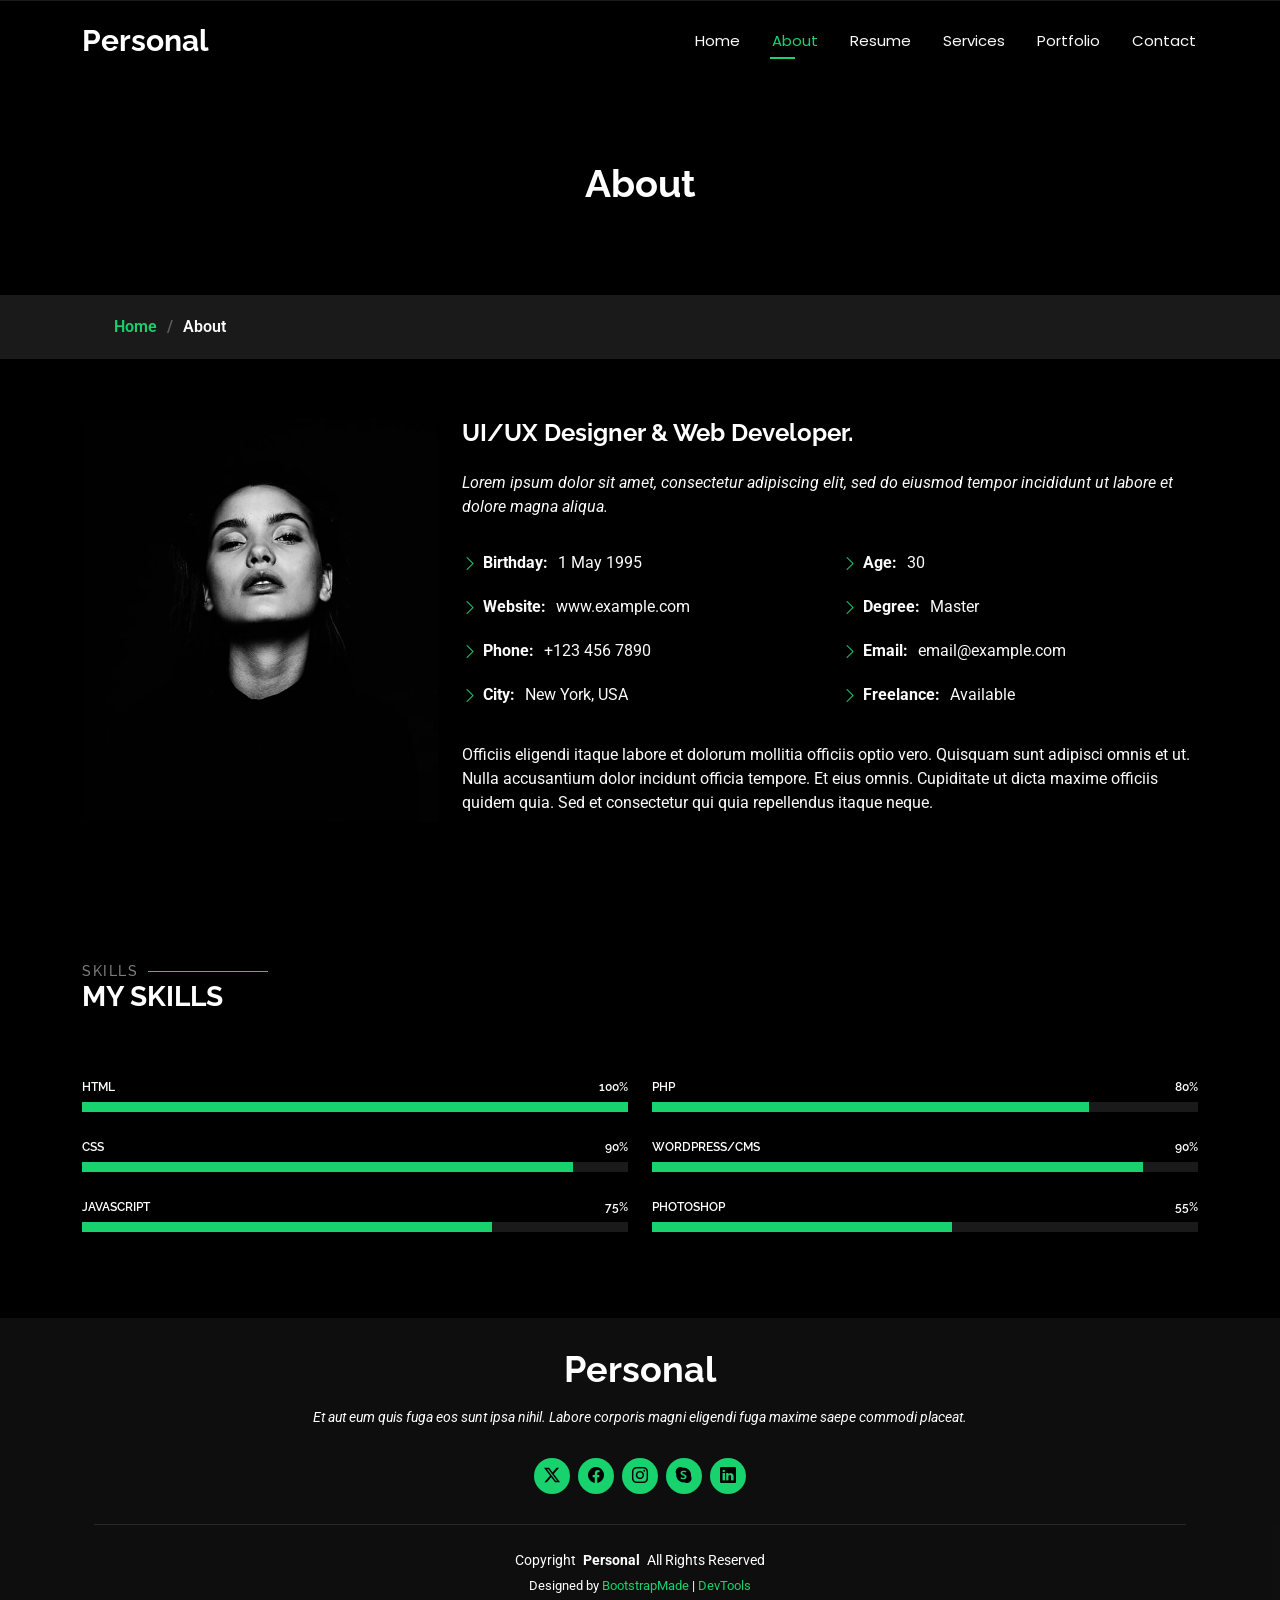
==== about.html @ 06c559d4 "template" ====
<!DOCTYPE html>
<html lang="en">

<head>
  <meta charset="utf-8">
  <meta content="width=device-width, initial-scale=1.0" name="viewport">
  <title>About - Personal Bootstrap Template</title>
  <meta name="description" content="">
  <meta name="keywords" content="">

  <!-- Favicons -->
  <link href="assets/img/favicon.png" rel="icon">
  <link href="assets/img/apple-touch-icon.png" rel="apple-touch-icon">

  <!-- Fonts -->
  <link href="https://fonts.googleapis.com" rel="preconnect">
  <link href="https://fonts.gstatic.com" rel="preconnect" crossorigin>
  <link href="https://fonts.googleapis.com/css2?family=Roboto:ital,wght@0,100;0,300;0,400;0,500;0,700;0,900;1,100;1,300;1,400;1,500;1,700;1,900&family=Poppins:ital,wght@0,100;0,200;0,300;0,400;0,500;0,600;0,700;0,800;0,900;1,100;1,200;1,300;1,400;1,500;1,600;1,700;1,800;1,900&family=Raleway:ital,wght@0,100;0,200;0,300;0,400;0,500;0,600;0,700;0,800;0,900;1,100;1,200;1,300;1,400;1,500;1,600;1,700;1,800;1,900&display=swap" rel="stylesheet">

  <!-- Vendor CSS Files -->
  <link href="assets/vendor/bootstrap/css/bootstrap.min.css" rel="stylesheet">
  <link href="assets/vendor/bootstrap-icons/bootstrap-icons.css" rel="stylesheet">
  <link href="assets/vendor/aos/aos.css" rel="stylesheet">
  <link href="assets/vendor/swiper/swiper-bundle.min.css" rel="stylesheet">
  <link href="assets/vendor/glightbox/css/glightbox.min.css" rel="stylesheet">

  <!-- Main CSS File -->
  <link href="assets/css/main.css" rel="stylesheet">

  <!-- =======================================================
  * Template Name: Personal
  * Template URL: https://bootstrapmade.com/personal-free-resume-bootstrap-template/
  * Updated: Mar 05 2025 with Bootstrap v5.3.3
  * Author: BootstrapMade.com
  * License: https://bootstrapmade.com/license/
  ======================================================== -->
</head>

<body class="about-page">

  <header id="header" class="header d-flex align-items-center fixed-top">
    <div class="container-fluid container-xl position-relative d-flex align-items-center justify-content-between">

      <a href="index.html" class="logo d-flex align-items-center">
        <!-- Uncomment the line below if you also wish to use an image logo -->
        <!-- <img src="assets/img/logo.webp" alt=""> -->
        <h1 class="sitename">Personal</h1>
      </a>

      <nav id="navmenu" class="navmenu">
        <ul>
          <li><a href="index.html">Home</a></li>
          <li><a href="about.html" class="active">About</a></li>
          <li><a href="resume.html">Resume</a></li>
          <li><a href="services.html">Services</a></li>
          <li><a href="portfolio.html">Portfolio</a></li>
          <li><a href="contact.html">Contact</a></li>
        </ul>
        <i class="mobile-nav-toggle d-xl-none bi bi-list"></i>
      </nav>

    </div>
  </header>

  <main class="main">

    <!-- Page Title -->
    <div class="page-title" data-aos="fade">
      <div class="heading">
        <div class="container">
          <div class="row d-flex justify-content-center text-center">
            <div class="col-lg-8">
              <h1>About</h1>
            </div>
          </div>
        </div>
      </div>
      <nav class="breadcrumbs">
        <div class="container">
          <ol>
            <li><a href="index.html">Home</a></li>
            <li class="current">About</li>
          </ol>
        </div>
      </nav>
    </div><!-- End Page Title -->

    <!-- About Section -->
    <section id="about" class="about section">

      <div class="container" data-aos="fade-up" data-aos-delay="100">

        <div class="row gy-4 justify-content-center">
          <div class="col-lg-4">
            <img src="assets/img/profile-img.jpg" class="img-fluid" alt="">
          </div>
          <div class="col-lg-8 content">
            <h2>UI/UX Designer &amp; Web Developer.</h2>
            <p class="fst-italic py-3">
              Lorem ipsum dolor sit amet, consectetur adipiscing elit, sed do eiusmod tempor incididunt ut labore et dolore
              magna aliqua.
            </p>
            <div class="row">
              <div class="col-lg-6">
                <ul>
                  <li><i class="bi bi-chevron-right"></i> <strong>Birthday:</strong> <span>1 May 1995</span></li>
                  <li><i class="bi bi-chevron-right"></i> <strong>Website:</strong> <span>www.example.com</span></li>
                  <li><i class="bi bi-chevron-right"></i> <strong>Phone:</strong> <span>+123 456 7890</span></li>
                  <li><i class="bi bi-chevron-right"></i> <strong>City:</strong> <span>New York, USA</span></li>
                </ul>
              </div>
              <div class="col-lg-6">
                <ul>
                  <li><i class="bi bi-chevron-right"></i> <strong>Age:</strong> <span>30</span></li>
                  <li><i class="bi bi-chevron-right"></i> <strong>Degree:</strong> <span>Master</span></li>
                  <li><i class="bi bi-chevron-right"></i> <strong>Email:</strong> <span>email@example.com</span></li>
                  <li><i class="bi bi-chevron-right"></i> <strong>Freelance:</strong> <span>Available</span></li>
                </ul>
              </div>
            </div>
            <p class="py-3">
              Officiis eligendi itaque labore et dolorum mollitia officiis optio vero. Quisquam sunt adipisci omnis et ut. Nulla accusantium dolor incidunt officia tempore. Et eius omnis.
              Cupiditate ut dicta maxime officiis quidem quia. Sed et consectetur qui quia repellendus itaque neque.
            </p>
          </div>
        </div>

      </div>

    </section><!-- /About Section -->

    <!-- Skills Section -->
    <section id="skills" class="skills section">

      <!-- Section Title -->
      <div class="container section-title" data-aos="fade-up">
        <h2>Skills</h2>
        <div><span>My</span> <span class="description-title">Skills</span></div>
      </div><!-- End Section Title -->

      <div class="container" data-aos="fade-up" data-aos-delay="100">

        <div class="row skills-content skills-animation">

          <div class="col-lg-6">

            <div class="progress">
              <span class="skill"><span>HTML</span> <i class="val">100%</i></span>
              <div class="progress-bar-wrap">
                <div class="progress-bar" role="progressbar" aria-valuenow="100" aria-valuemin="0" aria-valuemax="100"></div>
              </div>
            </div><!-- End Skills Item -->

            <div class="progress">
              <span class="skill"><span>CSS</span> <i class="val">90%</i></span>
              <div class="progress-bar-wrap">
                <div class="progress-bar" role="progressbar" aria-valuenow="90" aria-valuemin="0" aria-valuemax="100"></div>
              </div>
            </div><!-- End Skills Item -->

            <div class="progress">
              <span class="skill"><span>JavaScript</span> <i class="val">75%</i></span>
              <div class="progress-bar-wrap">
                <div class="progress-bar" role="progressbar" aria-valuenow="75" aria-valuemin="0" aria-valuemax="100"></div>
              </div>
            </div><!-- End Skills Item -->

          </div>

          <div class="col-lg-6">

            <div class="progress">
              <span class="skill"><span>PHP</span> <i class="val">80%</i></span>
              <div class="progress-bar-wrap">
                <div class="progress-bar" role="progressbar" aria-valuenow="80" aria-valuemin="0" aria-valuemax="100"></div>
              </div>
            </div><!-- End Skills Item -->

            <div class="progress">
              <span class="skill"><span>WordPress/CMS</span> <i class="val">90%</i></span>
              <div class="progress-bar-wrap">
                <div class="progress-bar" role="progressbar" aria-valuenow="90" aria-valuemin="0" aria-valuemax="100"></div>
              </div>
            </div><!-- End Skills Item -->

            <div class="progress">
              <span class="skill"><span>Photoshop</span> <i class="val">55%</i></span>
              <div class="progress-bar-wrap">
                <div class="progress-bar" role="progressbar" aria-valuenow="55" aria-valuemin="0" aria-valuemax="100"></div>
              </div>
            </div><!-- End Skills Item -->

          </div>

        </div>

      </div>

    </section><!-- /Skills Section -->

  </main>

  <footer id="footer" class="footer dark-background">
    <div class="container">
      <h3 class="sitename">Personal</h3>
      <p>Et aut eum quis fuga eos sunt ipsa nihil. Labore corporis magni eligendi fuga maxime saepe commodi placeat.</p>
      <div class="social-links d-flex justify-content-center">
        <a href=""><i class="bi bi-twitter-x"></i></a>
        <a href=""><i class="bi bi-facebook"></i></a>
        <a href=""><i class="bi bi-instagram"></i></a>
        <a href=""><i class="bi bi-skype"></i></a>
        <a href=""><i class="bi bi-linkedin"></i></a>
      </div>
      <div class="container">
        <div class="copyright">
          <span>Copyright</span> <strong class="px-1 sitename">Personal</strong> <span>All Rights Reserved</span>
        </div>
        <div class="credits">
          <!-- All the links in the footer should remain intact. -->
          <!-- You can delete the links only if you've purchased the pro version. -->
          <!-- Licensing information: https://bootstrapmade.com/license/ -->
          <!-- Purchase the pro version with working PHP/AJAX contact form: [buy-url] -->
          Designed by <a href="https://bootstrapmade.com/">BootstrapMade</a> | <a href="https://bootstrapmade.com/tools/">DevTools</a>
        </div>
      </div>
    </div>
  </footer>

  <!-- Scroll Top -->
  <a href="#" id="scroll-top" class="scroll-top d-flex align-items-center justify-content-center"><i class="bi bi-arrow-up-short"></i></a>

  <!-- Preloader -->
  <div id="preloader"></div>

  <!-- Vendor JS Files -->
  <script src="assets/vendor/bootstrap/js/bootstrap.bundle.min.js"></script>
  <script src="assets/vendor/php-email-form/validate.js"></script>
  <script src="assets/vendor/aos/aos.js"></script>
  <script src="assets/vendor/typed.js/typed.umd.js"></script>
  <script src="assets/vendor/purecounter/purecounter_vanilla.js"></script>
  <script src="assets/vendor/waypoints/noframework.waypoints.js"></script>
  <script src="assets/vendor/swiper/swiper-bundle.min.js"></script>
  <script src="assets/vendor/glightbox/js/glightbox.min.js"></script>
  <script src="assets/vendor/imagesloaded/imagesloaded.pkgd.min.js"></script>
  <script src="assets/vendor/isotope-layout/isotope.pkgd.min.js"></script>

  <!-- Main JS File -->
  <script src="assets/js/main.js"></script>

</body>

</html>
---- assets/css/main.css ----
/**
* Template Name: Personal
* Template URL: https://bootstrapmade.com/personal-free-resume-bootstrap-template/
* Updated: Mar 05 2025 with Bootstrap v5.3.3
* Author: BootstrapMade.com
* License: https://bootstrapmade.com/license/
*/

/*--------------------------------------------------------------
# Font & Color Variables
# Help: https://bootstrapmade.com/color-system/
--------------------------------------------------------------*/
/* Fonts */
:root {
  --default-font: "Roboto",  system-ui, -apple-system, "Segoe UI", Roboto, "Helvetica Neue", Arial, "Noto Sans", "Liberation Sans", sans-serif, "Apple Color Emoji", "Segoe UI Emoji", "Segoe UI Symbol", "Noto Color Emoji";
  --heading-font: "Raleway",  sans-serif;
  --nav-font: "Poppins",  sans-serif;
}

/* Global Colors - The following color variables are used throughout the website. Updating them here will change the color scheme of the entire website */
:root { 
  --background-color: #000000; /* Background color for the entire website, including individual sections */
  --default-color: #fafafa; /* Default color used for the majority of the text content across the entire website */
  --heading-color: #ffffff; /* Color for headings, subheadings and title throughout the website */
  --accent-color: #18d26e; /* Accent color that represents your brand on the website. It's used for buttons, links, and other elements that need to stand out */
  --surface-color: #1a1a1a; /* The surface color is used as a background of boxed elements within sections, such as cards, icon boxes, or other elements that require a visual separation from the global background. */
  --contrast-color: #000000; /* Contrast color for text, ensuring readability against backgrounds of accent, heading, or default colors. */
}

/* Nav Menu Colors - The following color variables are used specifically for the navigation menu. They are separate from the global colors to allow for more customization options */
:root {
  --nav-color: #fafafa;  /* The default color of the main navmenu links */
  --nav-hover-color: #18d26e; /* Applied to main navmenu links when they are hovered over or active */
  --nav-mobile-background-color: #1a1a1a; /* Used as the background color for mobile navigation menu */
  --nav-dropdown-background-color: #1a1a1a; /* Used as the background color for dropdown items that appear when hovering over primary navigation items */
  --nav-dropdown-color: #fafafa; /* Used for navigation links of the dropdown items in the navigation menu. */
  --nav-dropdown-hover-color: #18d26e; /* Similar to --nav-hover-color, this color is applied to dropdown navigation links when they are hovered over. */
}

/* Color Presets - These classes override global colors when applied to any section or element, providing reuse of the sam color scheme. */

.light-background {
  --background-color: #1a1a1a;
  --surface-color: #343434;
}

.dark-background {
  --background-color: rgba(15, 15, 15, 0.975);
  --default-color: #ffffff;
  --heading-color: #ffffff;
  --surface-color: #292929f9;
  --contrast-color: #000000;
}

/* Smooth scroll */
:root {
  scroll-behavior: smooth;
}

/*--------------------------------------------------------------
# General Styling & Shared Classes
--------------------------------------------------------------*/
body {
  color: var(--default-color);
  background-color: var(--background-color);
  font-family: var(--default-font);
}

a {
  color: var(--accent-color);
  text-decoration: none;
  transition: 0.3s;
}

a:hover {
  color: color-mix(in srgb, var(--accent-color), transparent 25%);
  text-decoration: none;
}

h1,
h2,
h3,
h4,
h5,
h6 {
  color: var(--heading-color);
  font-family: var(--heading-font);
}

/* PHP Email Form Messages
------------------------------*/
.php-email-form .error-message {
  display: none;
  background: #df1529;
  color: #ffffff;
  text-align: left;
  padding: 15px;
  margin-bottom: 24px;
  font-weight: 600;
}

.php-email-form .sent-message {
  display: none;
  color: #ffffff;
  background: #059652;
  text-align: center;
  padding: 15px;
  margin-bottom: 24px;
  font-weight: 600;
}

.php-email-form .loading {
  display: none;
  background: var(--surface-color);
  text-align: center;
  padding: 15px;
  margin-bottom: 24px;
}

.php-email-form .loading:before {
  content: "";
  display: inline-block;
  border-radius: 50%;
  width: 24px;
  height: 24px;
  margin: 0 10px -6px 0;
  border: 3px solid var(--accent-color);
  border-top-color: var(--surface-color);
  animation: php-email-form-loading 1s linear infinite;
}

@keyframes php-email-form-loading {
  0% {
    transform: rotate(0deg);
  }

  100% {
    transform: rotate(360deg);
  }
}

/*--------------------------------------------------------------
# Global Header
--------------------------------------------------------------*/
.header {
  --background-color: rgba(0, 0, 0, 0);
  color: var(--default-color);
  background-color: var(--background-color);
  padding: 15px 0;
  transition: all 0.5s;
  z-index: 997;
}

.header .logo {
  line-height: 1;
}

.header .logo img {
  max-height: 32px;
  margin-right: 8px;
}

.header .logo h1 {
  font-size: 30px;
  margin: 0;
  font-weight: 700;
  color: var(--heading-color);
}

.scrolled .header {
  box-shadow: 0px 0 18px rgba(0, 0, 0, 0.1);
}

/* Global Header on Scroll
------------------------------*/
.scrolled .header {
  --background-color: rgba(0, 0, 0, 0.8);
}

/*--------------------------------------------------------------
# Navigation Menu
--------------------------------------------------------------*/
/* Desktop Navigation */
@media (min-width: 1200px) {
  .navmenu {
    padding: 0;
  }

  .navmenu ul {
    margin: 0;
    padding: 0;
    display: flex;
    list-style: none;
    align-items: center;
  }

  .navmenu li {
    position: relative;
  }

  .navmenu>ul>li {
    white-space: nowrap;
    padding: 15px 14px;
  }

  .navmenu>ul>li:last-child {
    padding-right: 0;
  }

  .navmenu a,
  .navmenu a:focus {
    color: var(--nav-color);
    font-size: 15px;
    padding: 0 2px;
    font-family: var(--nav-font);
    font-weight: 400;
    display: flex;
    align-items: center;
    justify-content: space-between;
    white-space: nowrap;
    transition: 0.3s;
    position: relative;
  }

  .navmenu a i,
  .navmenu a:focus i {
    font-size: 12px;
    line-height: 0;
    margin-left: 5px;
    transition: 0.3s;
  }

  .navmenu>ul>li>a:before {
    content: "";
    position: absolute;
    height: 2px;
    bottom: -6px;
    left: 0;
    background-color: var(--nav-hover-color);
    visibility: hidden;
    width: 0px;
    transition: all 0.3s ease-in-out 0s;
  }

  .navmenu a:hover:before,
  .navmenu li:hover>a:before,
  .navmenu .active:before {
    visibility: visible;
    width: 25px;
  }

  .navmenu li:hover>a,
  .navmenu .active,
  .navmenu .active:focus {
    color: var(--nav-hover-color);
  }

  .navmenu .dropdown ul {
    margin: 0;
    padding: 10px 0;
    background: var(--nav-dropdown-background-color);
    display: block;
    position: absolute;
    visibility: hidden;
    left: 14px;
    top: 130%;
    opacity: 0;
    transition: 0.3s;
    border-radius: 4px;
    z-index: 99;
    box-shadow: 0px 0px 30px rgba(0, 0, 0, 0.1);
  }

  .navmenu .dropdown ul li {
    min-width: 200px;
  }

  .navmenu .dropdown ul a {
    padding: 10px 20px;
    font-size: 15px;
    text-transform: none;
    color: var(--nav-dropdown-color);
  }

  .navmenu .dropdown ul a i {
    font-size: 12px;
  }

  .navmenu .dropdown ul a:hover,
  .navmenu .dropdown ul .active:hover,
  .navmenu .dropdown ul li:hover>a {
    color: var(--nav-dropdown-hover-color);
  }

  .navmenu .dropdown:hover>ul {
    opacity: 1;
    top: 100%;
    visibility: visible;
  }

  .navmenu .dropdown .dropdown ul {
    top: 0;
    left: -90%;
    visibility: hidden;
  }

  .navmenu .dropdown .dropdown:hover>ul {
    opacity: 1;
    top: 0;
    left: -100%;
    visibility: visible;
  }
}

/* Mobile Navigation */
@media (max-width: 1199px) {
  .mobile-nav-toggle {
    color: var(--nav-color);
    font-size: 28px;
    line-height: 0;
    margin-right: 10px;
    cursor: pointer;
    transition: color 0.3s;
  }

  .navmenu {
    padding: 0;
    z-index: 9997;
  }

  .navmenu ul {
    display: none;
    list-style: none;
    position: absolute;
    inset: 60px 20px 20px 20px;
    padding: 10px 0;
    margin: 0;
    border-radius: 6px;
    background-color: var(--nav-mobile-background-color);
    border: 1px solid color-mix(in srgb, var(--default-color), transparent 90%);
    box-shadow: none;
    overflow-y: auto;
    transition: 0.3s;
    z-index: 9998;
  }

  .navmenu a,
  .navmenu a:focus {
    color: var(--nav-dropdown-color);
    padding: 10px 20px;
    font-family: var(--nav-font);
    font-size: 17px;
    font-weight: 500;
    display: flex;
    align-items: center;
    justify-content: space-between;
    white-space: nowrap;
    transition: 0.3s;
  }

  .navmenu a i,
  .navmenu a:focus i {
    font-size: 12px;
    line-height: 0;
    margin-left: 5px;
    width: 30px;
    height: 30px;
    display: flex;
    align-items: center;
    justify-content: center;
    border-radius: 50%;
    transition: 0.3s;
    background-color: color-mix(in srgb, var(--accent-color), transparent 90%);
  }

  .navmenu a i:hover,
  .navmenu a:focus i:hover {
    background-color: var(--accent-color);
    color: var(--contrast-color);
  }

  .navmenu a:hover,
  .navmenu .active,
  .navmenu .active:focus {
    color: var(--nav-dropdown-hover-color);
  }

  .navmenu .active i,
  .navmenu .active:focus i {
    background-color: var(--accent-color);
    color: var(--contrast-color);
    transform: rotate(180deg);
  }

  .navmenu .dropdown ul {
    position: static;
    display: none;
    z-index: 99;
    padding: 10px 0;
    margin: 10px 20px;
    background-color: var(--nav-dropdown-background-color);
    transition: all 0.5s ease-in-out;
  }

  .navmenu .dropdown ul ul {
    background-color: rgba(33, 37, 41, 0.1);
  }

  .navmenu .dropdown>.dropdown-active {
    display: block;
    background-color: rgba(33, 37, 41, 0.03);
  }

  .mobile-nav-active {
    overflow: hidden;
  }

  .mobile-nav-active .mobile-nav-toggle {
    color: #fff;
    position: absolute;
    font-size: 32px;
    top: 15px;
    right: 15px;
    margin-right: 0;
    z-index: 9999;
  }

  .mobile-nav-active .navmenu {
    position: fixed;
    overflow: hidden;
    inset: 0;
    background: rgba(33, 37, 41, 0.8);
    transition: 0.3s;
  }

  .mobile-nav-active .navmenu>ul {
    display: block;
  }
}

/*--------------------------------------------------------------
# Global Footer
--------------------------------------------------------------*/
.footer {
  color: var(--default-color);
  background-color: var(--background-color);
  font-size: 14px;
  text-align: center;
  padding: 30px 0;
  position: relative;
}

.footer h3 {
  font-size: 36px;
  font-weight: 700;
  position: relative;
  padding: 0;
  margin: 0 0 15px 0;
}

.footer p {
  font-size: 15;
  font-style: italic;
  padding: 0;
  margin: 0 0 30px 0;
}

.footer .social-links {
  margin: 0 0 30px 0;
}

.footer .social-links a {
  font-size: 16px;
  display: flex;
  align-items: center;
  justify-content: center;
  background: var(--accent-color);
  color: var(--contrast-color);
  line-height: 1;
  margin: 0 4px;
  border-radius: 50%;
  text-align: center;
  width: 36px;
  height: 36px;
  transition: 0.3s;
}

.footer .social-links a:hover {
  background: color-mix(in srgb, var(--accent-color), transparent 20%);
  text-decoration: none;
}

.footer .copyright {
  padding-top: 25px;
  border-top: 1px solid color-mix(in srgb, var(--default-color), transparent 90%);
}

.footer .credits {
  font-size: 13px;
  padding-top: 5px;
}

/*--------------------------------------------------------------
# Preloader
--------------------------------------------------------------*/
#preloader {
  position: fixed;
  inset: 0;
  z-index: 999999;
  overflow: hidden;
  background: var(--background-color);
  transition: all 0.6s ease-out;
}

#preloader:before {
  content: "";
  position: fixed;
  top: calc(50% - 30px);
  left: calc(50% - 30px);
  border: 6px solid #ffffff;
  border-color: var(--accent-color) transparent var(--accent-color) transparent;
  border-radius: 50%;
  width: 60px;
  height: 60px;
  animation: animate-preloader 1.5s linear infinite;
}

@keyframes animate-preloader {
  0% {
    transform: rotate(0deg);
  }

  100% {
    transform: rotate(360deg);
  }
}

/*--------------------------------------------------------------
# Scroll Top Button
--------------------------------------------------------------*/
.scroll-top {
  position: fixed;
  visibility: hidden;
  opacity: 0;
  right: 15px;
  bottom: -15px;
  z-index: 99999;
  background-color: var(--accent-color);
  width: 44px;
  height: 44px;
  border-radius: 50px;
  transition: all 0.4s;
}

.scroll-top i {
  font-size: 24px;
  color: var(--contrast-color);
  line-height: 0;
}

.scroll-top:hover {
  background-color: color-mix(in srgb, var(--accent-color), transparent 20%);
  color: var(--contrast-color);
}

.scroll-top.active {
  visibility: visible;
  opacity: 1;
  bottom: 15px;
}

/*--------------------------------------------------------------
# Disable aos animation delay on mobile devices
--------------------------------------------------------------*/
@media screen and (max-width: 768px) {
  [data-aos-delay] {
    transition-delay: 0 !important;
  }
}

/*--------------------------------------------------------------
# Global Page Titles & Breadcrumbs
--------------------------------------------------------------*/
.page-title {
  color: var(--default-color);
  background-color: var(--background-color);
  position: relative;
}

.page-title .heading {
  padding: 160px 0 80px 0;
  border-top: 1px solid color-mix(in srgb, var(--default-color), transparent 90%);
}

.page-title .heading h1 {
  font-size: 38px;
  font-weight: 700;
}

.page-title nav {
  background-color: color-mix(in srgb, var(--default-color), transparent 90%);
  padding: 20px 0;
}

.page-title nav ol {
  display: flex;
  flex-wrap: wrap;
  list-style: none;
  margin: 0;
  font-size: 16px;
  font-weight: 600;
}

.page-title nav ol li+li {
  padding-left: 10px;
}

.page-title nav ol li+li::before {
  content: "/";
  display: inline-block;
  padding-right: 10px;
  color: color-mix(in srgb, var(--default-color), transparent 70%);
}

/*--------------------------------------------------------------
# Global Sections
--------------------------------------------------------------*/
section,
.section {
  color: var(--default-color);
  background-color: var(--background-color);
  padding: 60px 0;
  scroll-margin-top: 100px;
  overflow: clip;
}

@media (max-width: 1199px) {

  section,
  .section {
    scroll-margin-top: 66px;
  }
}

/*--------------------------------------------------------------
# Global Section Titles
--------------------------------------------------------------*/
.section-title {
  padding-bottom: 60px;
  position: relative;
}

.section-title h2 {
  font-size: 14px;
  font-weight: 500;
  padding: 0;
  line-height: 1px;
  margin: 0;
  letter-spacing: 1.5px;
  text-transform: uppercase;
  color: color-mix(in srgb, var(--default-color), transparent 50%);
  position: relative;
}

.section-title h2::after {
  content: "";
  width: 120px;
  height: 1px;
  display: inline-block;
  background: var(--accent-color);
  margin: 4px 10px;
}

.section-title div {
  color: var(--heading-color);
  margin: 0;
  margin: 0;
  font-size: 28px;
  font-weight: 700;
  text-transform: uppercase;
  font-family: var(--heading-font);
}

/*--------------------------------------------------------------
# Hero Section
--------------------------------------------------------------*/
.hero {
  width: 100%;
  min-height: 100vh;
  position: relative;
  padding: 80px 0;
  display: flex;
  align-items: center;
  justify-content: center;
}

.hero img {
  position: absolute;
  inset: 0;
  display: block;
  width: 100%;
  height: 100%;
  object-fit: cover;
  z-index: 1;
}

.hero .container {
  position: relative;
  z-index: 3;
}

.hero h2 {
  margin: 0;
  font-size: 64px;
  font-weight: 700;
}

.hero p {
  margin: 5px 0 0 0;
  font-size: 26px;
}

.hero p span {
  letter-spacing: 1px;
  border-bottom: 2px solid var(--accent-color);
}

.hero .social-links {
  margin-top: 25px;
}

.hero .social-links a {
  background-color: color-mix(in srgb, var(--default-color), transparent 90%);
  color: var(--default-color);
  font-size: 14px;
  width: 40px;
  height: 40px;
  border-radius: 50px;
  display: inline-flex;
  align-items: center;
  justify-content: center;
  margin-right: 20px;
  transition: 0.3s;
}

.hero .social-links a:hover {
  background-color: var(--accent-color);
}

@media (max-width: 768px) {
  .hero h2 {
    font-size: 32px;
  }

  .hero p {
    font-size: 20px;
  }
}

/*--------------------------------------------------------------
# About Section
--------------------------------------------------------------*/
.about .content h2 {
  font-weight: 700;
  font-size: 24px;
}

.about .content ul {
  list-style: none;
  padding: 0;
}

.about .content ul li {
  margin-bottom: 20px;
  display: flex;
  align-items: center;
}

.about .content ul strong {
  margin-right: 10px;
}

.about .content ul i {
  font-size: 16px;
  margin-right: 5px;
  color: var(--accent-color);
  line-height: 0;
}

/*--------------------------------------------------------------
# Stats Section
--------------------------------------------------------------*/
.stats i {
  background-color: var(--surface-color);
  color: var(--accent-color);
  box-shadow: 0px 2px 25px rgba(0, 0, 0, 0.1);
  width: 54px;
  height: 54px;
  font-size: 24px;
  border-radius: 50px;
  border: 2px solid var(--background-color);
  display: inline-flex;
  align-items: center;
  justify-content: center;
  position: relative;
  z-index: 1;
}

.stats .stats-item {
  background-color: var(--surface-color);
  margin-top: -27px;
  padding: 30px 30px 25px 30px;
  width: 100%;
  position: relative;
  text-align: center;
  box-shadow: 0px 2px 35px rgba(0, 0, 0, 0.1);
  border-radius: 4px;
  z-index: 0;
}

.stats .stats-item span {
  font-size: 36px;
  display: block;
  font-weight: 700;
  color: color-mix(in srgb, var(--default-color), transparent 20%);
}

.stats .stats-item p {
  padding: 0;
  margin: 0;
  font-family: var(--heading-font);
  font-size: 16px;
}

/*--------------------------------------------------------------
# Skills Section
--------------------------------------------------------------*/
.skills .progress {
  height: 60px;
  display: block;
  background: none;
  border-radius: 0;
}

.skills .progress .skill {
  color: var(--heading-color);
  padding: 0;
  margin: 0 0 6px 0;
  text-transform: uppercase;
  display: block;
  font-weight: 600;
  font-family: var(--heading-font);
}

.skills .progress .skill .val {
  float: right;
  font-style: normal;
}

.skills .progress-bar-wrap {
  background: color-mix(in srgb, var(--default-color), transparent 90%);
  height: 10px;
}

.skills .progress-bar {
  width: 1px;
  height: 10px;
  transition: 0.9s;
  background-color: var(--accent-color);
}

/*--------------------------------------------------------------
# Interests Section
--------------------------------------------------------------*/
.interests .features-item {
  background-color: var(--surface-color);
  display: flex;
  align-items: center;
  padding: 20px;
  transition: 0.3s;
  border: 1px solid color-mix(in srgb, var(--default-color), transparent 90%);
  position: relative;
}

.interests .features-item i {
  font-size: 32px;
  padding-right: 10px;
  line-height: 0;
}

.interests .features-item h3 {
  font-weight: 700;
  margin: 0;
  padding: 0;
  line-height: 1;
  font-size: 16px;
}

.interests .features-item h3 a {
  color: var(--heading-color);
  transition: 0.3s;
}

.interests .features-item:hover {
  border-color: var(--accent-color);
}

.interests .features-item:hover h3 a {
  color: var(--accent-color);
}

/*--------------------------------------------------------------
# Testimonials Section
--------------------------------------------------------------*/
.testimonials .testimonials-carousel,
.testimonials .testimonials-slider {
  overflow: hidden;
}

.testimonials .testimonial-item {
  box-sizing: content-box;
  min-height: 320px;
}

.testimonials .testimonial-item .testimonial-img {
  width: 90px;
  border-radius: 50%;
  margin: -40px 0 0 40px;
  position: relative;
  z-index: 2;
  border: 6px solid var(--background-color);
}

.testimonials .testimonial-item h3 {
  font-size: 18px;
  font-weight: bold;
  margin: 10px 0 5px 45px;
}

.testimonials .testimonial-item h4 {
  font-size: 14px;
  color: color-mix(in srgb, var(--default-color), transparent 20%);
  margin: 0 0 0 45px;
}

.testimonials .testimonial-item .quote-icon-left,
.testimonials .testimonial-item .quote-icon-right {
  color: color-mix(in srgb, var(--accent-color), transparent 50%);
  font-size: 26px;
  line-height: 0;
}

.testimonials .testimonial-item .quote-icon-left {
  display: inline-block;
  left: -5px;
  position: relative;
}

.testimonials .testimonial-item .quote-icon-right {
  display: inline-block;
  right: -5px;
  position: relative;
  top: 10px;
  transform: scale(-1, -1);
}

.testimonials .testimonial-item p {
  font-style: italic;
  margin: 0 15px 0 15px;
  padding: 20px 20px 60px 20px;
  background: var(--surface-color);
  border-radius: 6px;
  position: relative;
  z-index: 1;
}

.testimonials .swiper-wrapper {
  height: auto;
}

.testimonials .swiper-pagination {
  margin-top: 20px;
  position: relative;
}

.testimonials .swiper-pagination .swiper-pagination-bullet {
  width: 12px;
  height: 12px;
  background-color: var(--background-color);
  opacity: 1;
  border: 1px solid var(--accent-color);
}

.testimonials .swiper-pagination .swiper-pagination-bullet-active {
  background-color: var(--accent-color);
}

/*--------------------------------------------------------------
# Resume Section
--------------------------------------------------------------*/
.resume .resume-title {
  color: var(--heading-color);
  font-size: 26px;
  font-weight: 700;
  margin-top: 20px;
  margin-bottom: 20px;
}

.resume .resume-item {
  padding: 0 0 20px 20px;
  margin-top: -2px;
  border-left: 2px solid var(--accent-color);
  position: relative;
}

.resume .resume-item h4 {
  line-height: 18px;
  font-size: 18px;
  font-weight: 600;
  text-transform: uppercase;
  color: color-mix(in srgb, var(--default-color), transparent 20%);
  margin-bottom: 10px;
}

.resume .resume-item h5 {
  font-size: 16px;
  padding: 5px 15px;
  display: inline-block;
  font-weight: 600;
  margin-bottom: 10px;
}

.resume .resume-item ul {
  padding-left: 20px;
}

.resume .resume-item ul li {
  padding-bottom: 10px;
}

.resume .resume-item:last-child {
  padding-bottom: 0;
}

.resume .resume-item::before {
  content: "";
  position: absolute;
  width: 16px;
  height: 16px;
  border-radius: 50px;
  left: -9px;
  top: 0;
  background: var(--background-color);
  border: 2px solid var(--accent-color);
}

/*--------------------------------------------------------------
# Services Section
--------------------------------------------------------------*/
.services .service-item {
  background-color: var(--surface-color);
  text-align: center;
  padding: 80px 20px;
  transition: all ease-in-out 0.3s;
  height: 100%;
}

.services .service-item .icon {
  margin: 0 auto;
  width: 64px;
  height: 64px;
  background: var(--accent-color);
  border-radius: 4px;
  display: flex;
  align-items: center;
  justify-content: center;
  margin-bottom: 20px;
  transition: 0.3s;
  transform-style: preserve-3d;
}

.services .service-item .icon i {
  color: var(--contrast-color);
  font-size: 28px;
  transition: ease-in-out 0.3s;
}

.services .service-item .icon::before {
  position: absolute;
  content: "";
  left: -8px;
  top: -8px;
  height: 100%;
  width: 100%;
  background: color-mix(in srgb, var(--accent-color), transparent 80%);
  border-radius: 5px;
  transition: all 0.3s ease-out 0s;
  transform: translateZ(-1px);
}

.services .service-item h3 {
  font-weight: 700;
  margin: 10px 0 15px 0;
  font-size: 22px;
}

.services .service-item p {
  line-height: 24px;
  font-size: 14px;
  margin-bottom: 0;
}

.services .service-item:hover {
  background: var(--accent-color);
  border-color: var(--accent-color);
}

.services .service-item:hover .icon {
  background: var(--surface-color);
}

.services .service-item:hover .icon i {
  color: var(--accent-color);
}

.services .service-item:hover .icon::before {
  background: color-mix(in srgb, var(--background-color), transparent 70%);
}

.services .service-item:hover h3,
.services .service-item:hover p {
  color: var(--contrast-color);
}

/*--------------------------------------------------------------
# Service Details Section
--------------------------------------------------------------*/
.service-details .services-list {
  background-color: var(--surface-color);
  padding: 10px 30px;
  border: 1px solid color-mix(in srgb, var(--default-color), transparent 90%);
  margin-bottom: 20px;
}

.service-details .services-list a {
  display: block;
  line-height: 1;
  padding: 8px 0 8px 15px;
  border-left: 3px solid color-mix(in srgb, var(--default-color), transparent 70%);
  margin: 20px 0;
  color: color-mix(in srgb, var(--default-color), transparent 20%);
  transition: 0.3s;
}

.service-details .services-list a.active {
  color: var(--heading-color);
  font-weight: 700;
  border-color: var(--accent-color);
}

.service-details .services-list a:hover {
  border-color: var(--accent-color);
}

.service-details .services-img {
  margin-bottom: 20px;
}

.service-details h3 {
  font-size: 26px;
  font-weight: 700;
}

.service-details h4 {
  font-size: 20px;
  font-weight: 700;
}

.service-details p {
  font-size: 15px;
}

.service-details ul {
  list-style: none;
  padding: 0;
  font-size: 15px;
}

.service-details ul li {
  padding: 5px 0;
  display: flex;
  align-items: center;
}

.service-details ul i {
  font-size: 20px;
  margin-right: 8px;
  color: var(--accent-color);
}

/*--------------------------------------------------------------
# Portfolio Section
--------------------------------------------------------------*/
.portfolio .portfolio-filters {
  padding: 0;
  margin: 0 auto 20px auto;
  list-style: none;
  text-align: center;
}

.portfolio .portfolio-filters li {
  cursor: pointer;
  display: inline-block;
  padding: 0;
  font-size: 18px;
  font-weight: 500;
  margin: 0 10px;
  line-height: 1;
  margin-bottom: 5px;
  transition: all 0.3s ease-in-out;
}

.portfolio .portfolio-filters li:hover,
.portfolio .portfolio-filters li.filter-active {
  color: var(--accent-color);
}

.portfolio .portfolio-filters li:first-child {
  margin-left: 0;
}

.portfolio .portfolio-filters li:last-child {
  margin-right: 0;
}

@media (max-width: 575px) {
  .portfolio .portfolio-filters li {
    font-size: 14px;
    margin: 0 5px;
  }
}

.portfolio .portfolio-content {
  position: relative;
  overflow: hidden;
}

.portfolio .portfolio-content img {
  transition: 0.3s;
}

.portfolio .portfolio-content .portfolio-info {
  opacity: 0;
  position: absolute;
  inset: 0;
  z-index: 3;
  transition: all ease-in-out 0.3s;
  background: rgba(0, 0, 0, 0.6);
  padding: 15px;
}

.portfolio .portfolio-content .portfolio-info h4 {
  font-size: 14px;
  padding: 5px 10px;
  font-weight: 400;
  color: #ffffff;
  display: inline-block;
  background-color: var(--accent-color);
}

.portfolio .portfolio-content .portfolio-info p {
  position: absolute;
  bottom: 10px;
  text-align: center;
  display: inline-block;
  left: 0;
  right: 0;
  font-size: 16px;
  font-weight: 600;
  color: rgba(255, 255, 255, 0.8);
}

.portfolio .portfolio-content .portfolio-info .preview-link,
.portfolio .portfolio-content .portfolio-info .details-link {
  position: absolute;
  left: calc(50% - 40px);
  font-size: 26px;
  top: calc(50% - 14px);
  color: #fff;
  transition: 0.3s;
  line-height: 1.2;
}

.portfolio .portfolio-content .portfolio-info .preview-link:hover,
.portfolio .portfolio-content .portfolio-info .details-link:hover {
  color: var(--accent-color);
}

.portfolio .portfolio-content .portfolio-info .details-link {
  left: 50%;
  font-size: 34px;
  line-height: 0;
}

.portfolio .portfolio-content:hover .portfolio-info {
  opacity: 1;
}

.portfolio .portfolio-content:hover img {
  transform: scale(1.1);
}

/*--------------------------------------------------------------
# Portfolio Details Section
--------------------------------------------------------------*/
.portfolio-details .portfolio-details-slider img {
  width: 100%;
}

.portfolio-details .portfolio-details-slider .swiper-pagination {
  margin-top: 20px;
  position: relative;
}

.portfolio-details .portfolio-details-slider .swiper-pagination .swiper-pagination-bullet {
  width: 12px;
  height: 12px;
  background-color: color-mix(in srgb, var(--default-color), transparent 85%);
  opacity: 1;
}

.portfolio-details .portfolio-details-slider .swiper-pagination .swiper-pagination-bullet-active {
  background-color: var(--accent-color);
}

.portfolio-details .portfolio-info {
  background-color: var(--surface-color);
  padding: 30px;
  box-shadow: 0px 0 30px rgba(0, 0, 0, 0.1);
}

.portfolio-details .portfolio-info h3 {
  font-size: 22px;
  font-weight: 700;
  margin-bottom: 20px;
  padding-bottom: 20px;
  border-bottom: 1px solid color-mix(in srgb, var(--default-color), transparent 85%);
}

.portfolio-details .portfolio-info ul {
  list-style: none;
  padding: 0;
  font-size: 15px;
}

.portfolio-details .portfolio-info ul li+li {
  margin-top: 10px;
}

.portfolio-details .portfolio-description {
  padding-top: 30px;
}

.portfolio-details .portfolio-description h2 {
  font-size: 26px;
  font-weight: 700;
  margin-bottom: 20px;
}

.portfolio-details .portfolio-description p {
  padding: 0;
  color: color-mix(in srgb, var(--default-color), transparent 30%);
}

/*--------------------------------------------------------------
# Starter Section Section
--------------------------------------------------------------*/
.starter-section {
  /* Add your styles here */
}

/*--------------------------------------------------------------
# Contact Section
--------------------------------------------------------------*/
.contact .info-item {
  box-shadow: 0px 0px 20px rgba(0, 0, 0, 0.1);
  padding: 20px 30px;
}

.contact .info-item .icon {
  color: var(--contrast-color);
  background-color: var(--accent-color);
  width: 56px;
  height: 56px;
  font-size: 24px;
  display: flex;
  justify-content: center;
  align-items: center;
  transition: all 0.3s ease-in-out;
  border-radius: 50%;
  margin-right: 15px;
}

.contact .info-item h3 {
  font-size: 18px;
  font-weight: 700;
  margin: 0 0 2px 0;
}

.contact .info-item p {
  padding: 0;
  margin-bottom: 0;
  font-size: 14px;
}

.contact .info-item .social-links a {
  font-size: 24px;
  display: inline-block;
  line-height: 1;
  margin: 4px 6px 0 0;
  transition: 0.3s;
  color: color-mix(in srgb, var(--default-color), transparent 50%);
}

.contact .info-item .social-links a:hover {
  color: var(--accent-color);
}

.contact .php-email-form {
  box-shadow: 0px 0px 20px rgba(0, 0, 0, 0.1);
  padding: 30px;
  margin-top: 30px;
}

@media (max-width: 575px) {
  .contact .php-email-form {
    padding: 20px;
  }
}

.contact .php-email-form input[type=text],
.contact .php-email-form input[type=email],
.contact .php-email-form textarea {
  color: var(--default-color);
  background-color: color-mix(in srgb, var(--background-color), transparent 50%);
  border-color: color-mix(in srgb, var(--default-color), transparent 80%);
  font-size: 14px;
  padding: 10px 15px;
  box-shadow: none;
  border-radius: 0;
}

.contact .php-email-form input[type=text]:focus,
.contact .php-email-form input[type=email]:focus,
.contact .php-email-form textarea:focus {
  border-color: var(--accent-color);
}

.contact .php-email-form input[type=text]::placeholder,
.contact .php-email-form input[type=email]::placeholder,
.contact .php-email-form textarea::placeholder {
  color: color-mix(in srgb, var(--default-color), transparent 70%);
}

.contact .php-email-form button[type=submit] {
  color: var(--contrast-color);
  background: var(--accent-color);
  border: 0;
  padding: 10px 30px;
  transition: 0.4s;
  border-radius: 50px;
}

.contact .php-email-form button[type=submit]:hover {
  background: color-mix(in srgb, var(--accent-color), transparent 20%);
}
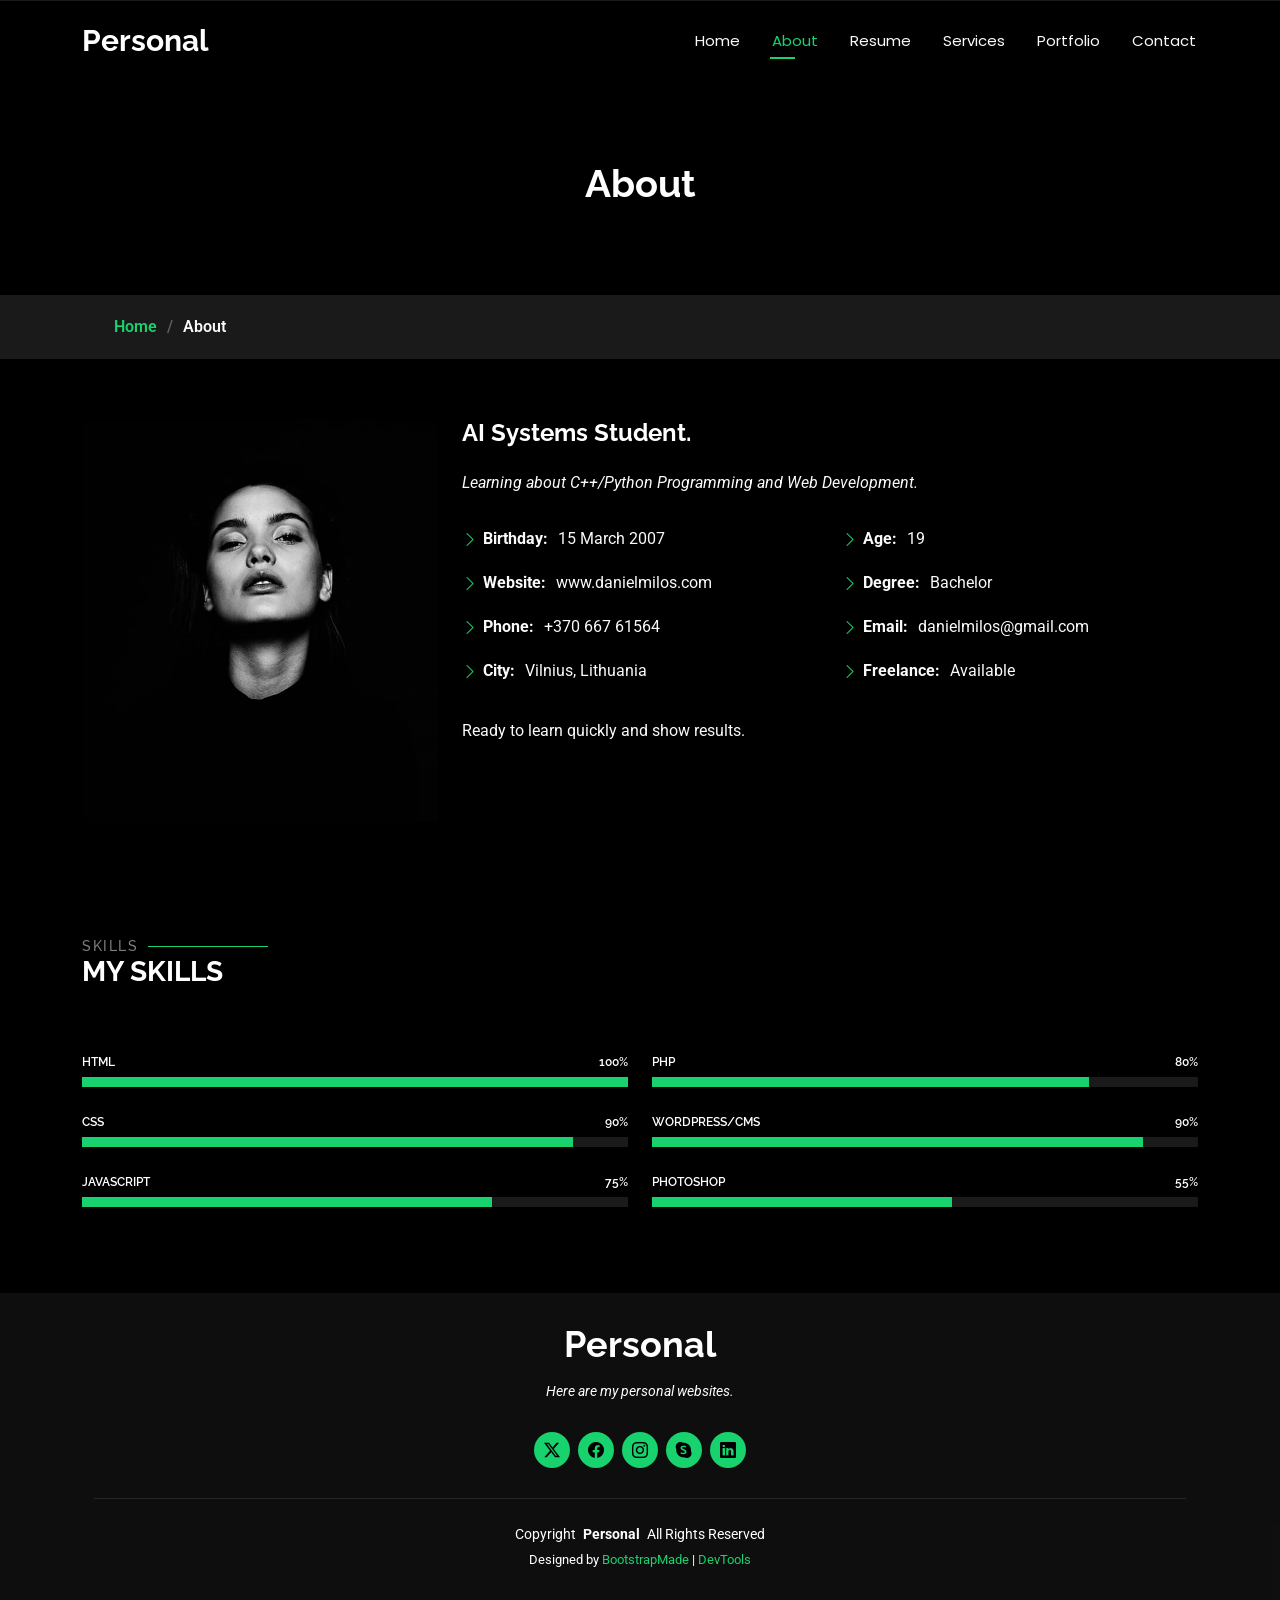
==== commit 340a43c9: "Changes" ====
--- a/about.html
+++ b/about.html
@@ -95,32 +95,30 @@
             <img src="assets/img/profile-img.jpg" class="img-fluid" alt="">
           </div>
           <div class="col-lg-8 content">
-            <h2>UI/UX Designer &amp; Web Developer.</h2>
+            <h2>AI Systems Student.</h2>
             <p class="fst-italic py-3">
-              Lorem ipsum dolor sit amet, consectetur adipiscing elit, sed do eiusmod tempor incididunt ut labore et dolore
-              magna aliqua.
+              Learning about C++/Python Programming and Web Development.
             </p>
             <div class="row">
               <div class="col-lg-6">
                 <ul>
-                  <li><i class="bi bi-chevron-right"></i> <strong>Birthday:</strong> <span>1 May 1995</span></li>
-                  <li><i class="bi bi-chevron-right"></i> <strong>Website:</strong> <span>www.example.com</span></li>
-                  <li><i class="bi bi-chevron-right"></i> <strong>Phone:</strong> <span>+123 456 7890</span></li>
-                  <li><i class="bi bi-chevron-right"></i> <strong>City:</strong> <span>New York, USA</span></li>
+                  <li><i class="bi bi-chevron-right"></i> <strong>Birthday:</strong> <span>15 March 2007</span></li>
+                  <li><i class="bi bi-chevron-right"></i> <strong>Website:</strong> <span>www.danielmilos.com</span></li>
+                  <li><i class="bi bi-chevron-right"></i> <strong>Phone:</strong> <span>+370 667 61564</span></li>
+                  <li><i class="bi bi-chevron-right"></i> <strong>City:</strong> <span>Vilnius, Lithuania</span></li>
                 </ul>
               </div>
               <div class="col-lg-6">
                 <ul>
-                  <li><i class="bi bi-chevron-right"></i> <strong>Age:</strong> <span>30</span></li>
-                  <li><i class="bi bi-chevron-right"></i> <strong>Degree:</strong> <span>Master</span></li>
-                  <li><i class="bi bi-chevron-right"></i> <strong>Email:</strong> <span>email@example.com</span></li>
+                  <li><i class="bi bi-chevron-right"></i> <strong>Age:</strong> <span>19</span></li>
+                  <li><i class="bi bi-chevron-right"></i> <strong>Degree:</strong> <span>Bachelor</span></li>
+                  <li><i class="bi bi-chevron-right"></i> <strong>Email:</strong> <span>danielmilos@gmail.com</span></li>
                   <li><i class="bi bi-chevron-right"></i> <strong>Freelance:</strong> <span>Available</span></li>
                 </ul>
               </div>
             </div>
             <p class="py-3">
-              Officiis eligendi itaque labore et dolorum mollitia officiis optio vero. Quisquam sunt adipisci omnis et ut. Nulla accusantium dolor incidunt officia tempore. Et eius omnis.
-              Cupiditate ut dicta maxime officiis quidem quia. Sed et consectetur qui quia repellendus itaque neque.
+              Ready to learn quickly and show results.
             </p>
           </div>
         </div>
@@ -203,7 +201,7 @@
   <footer id="footer" class="footer dark-background">
     <div class="container">
       <h3 class="sitename">Personal</h3>
-      <p>Et aut eum quis fuga eos sunt ipsa nihil. Labore corporis magni eligendi fuga maxime saepe commodi placeat.</p>
+      <p>Here are my personal websites.</p>
       <div class="social-links d-flex justify-content-center">
         <a href=""><i class="bi bi-twitter-x"></i></a>
         <a href=""><i class="bi bi-facebook"></i></a>
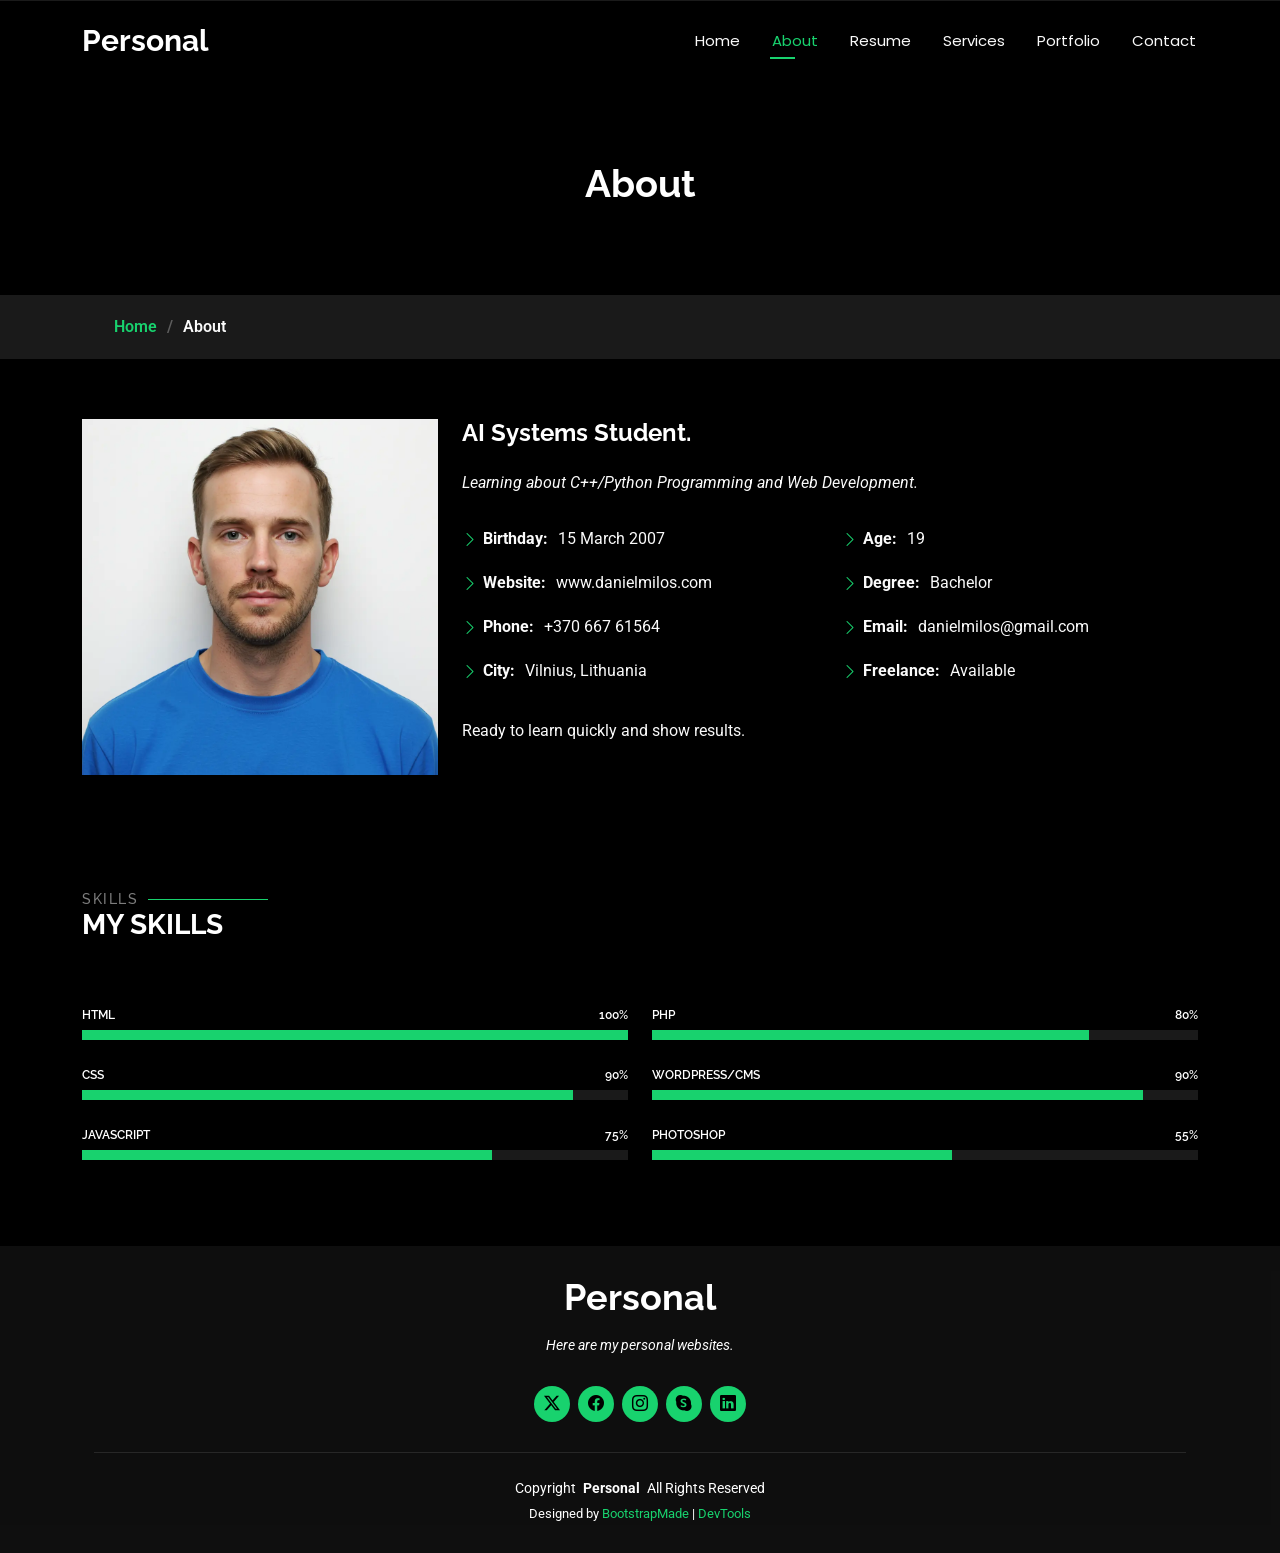
==== commit f1d7e7cb: "images update" ====
--- a/about.html
+++ b/about.html
@@ -92,7 +92,7 @@
 
         <div class="row gy-4 justify-content-center">
           <div class="col-lg-4">
-            <img src="assets/img/profile-img.jpg" class="img-fluid" alt="">
+            <img src="assets/img/person.webp" class="img-fluid" alt="">
           </div>
           <div class="col-lg-8 content">
             <h2>AI Systems Student.</h2>
